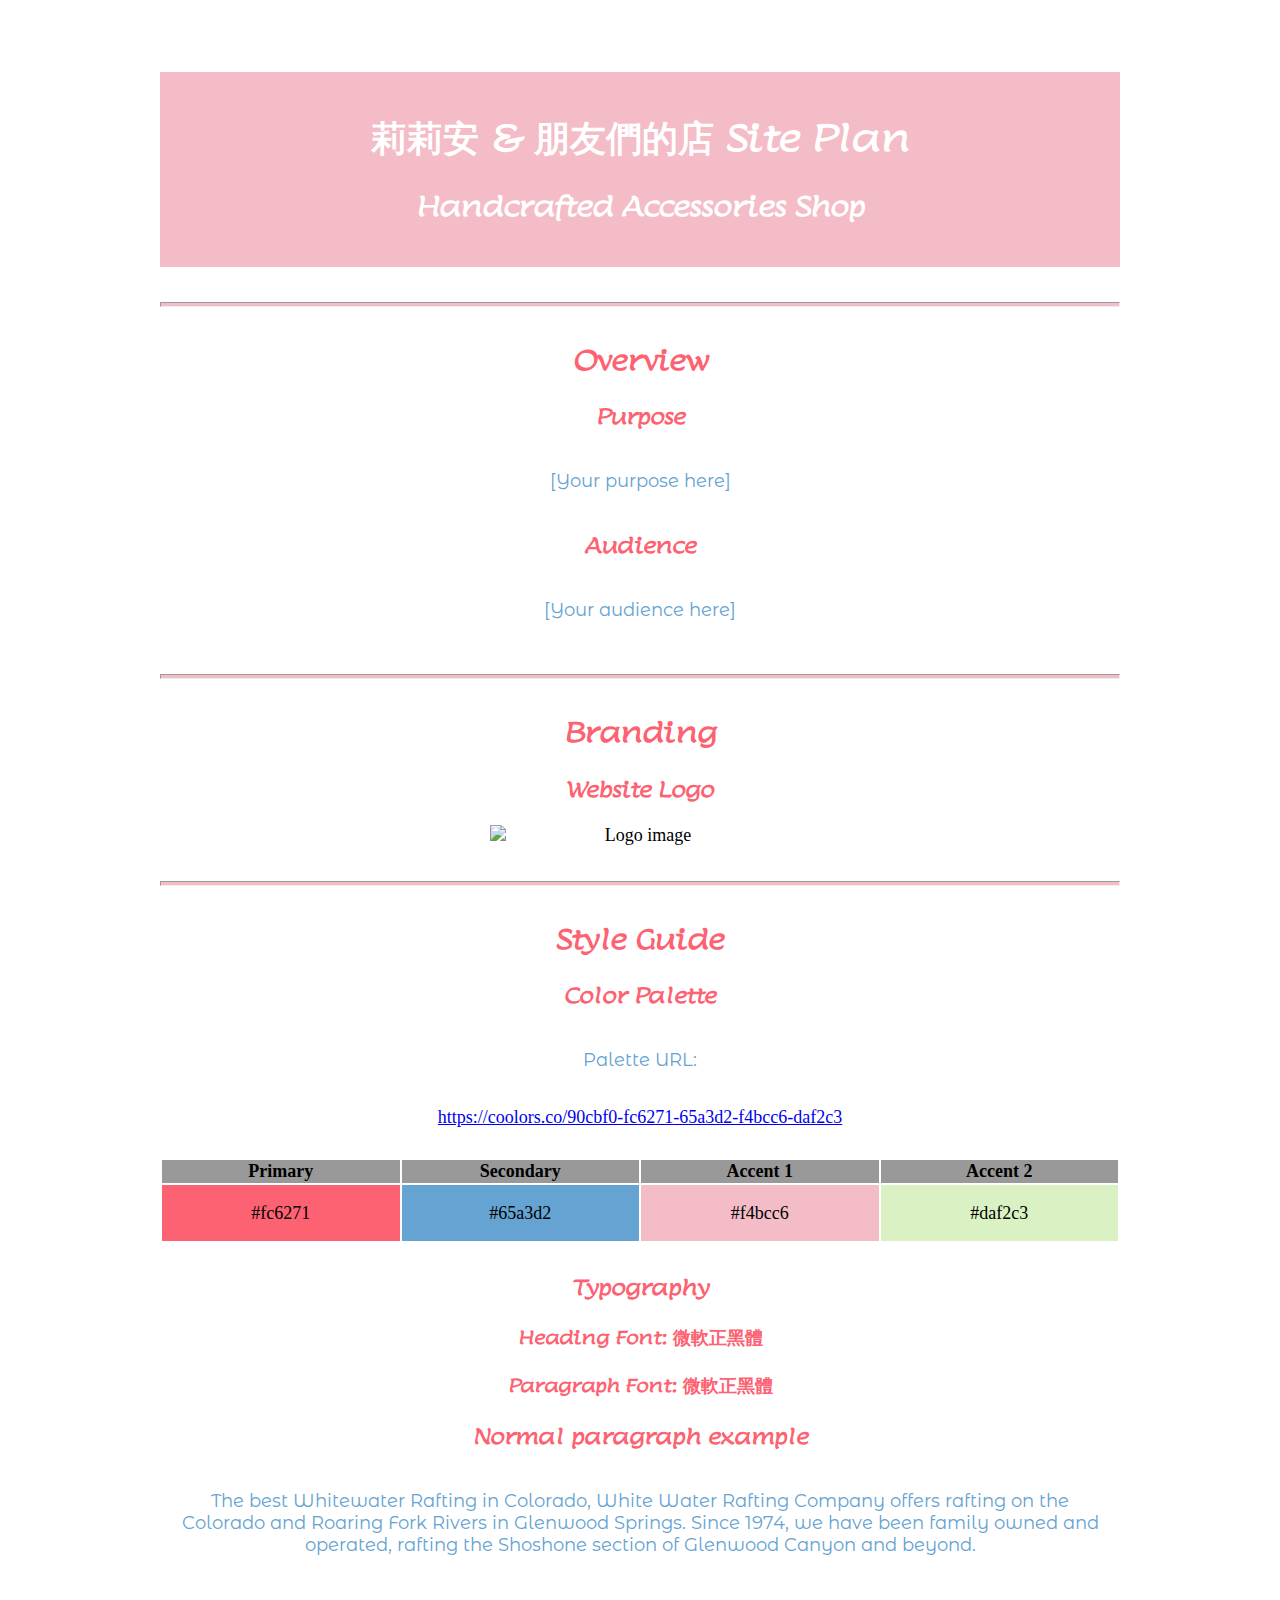
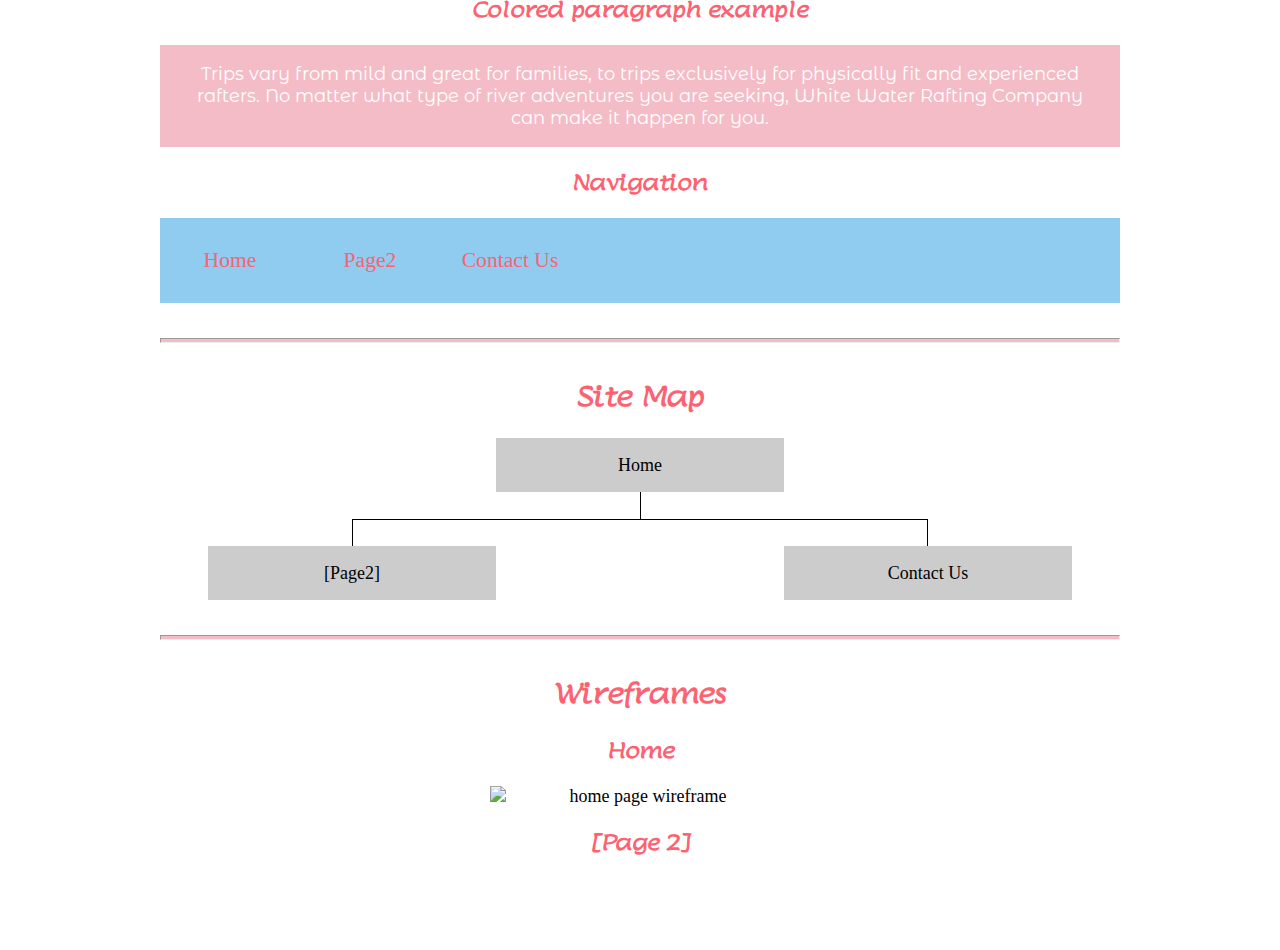
==== site-plan.html @ fc9393bb "first commit" ====
<!DOCTYPE html>
<html lang="en-us">

<head>
  <meta charset="utf-8" />
  <title>Site Plan</title>
  <link type="text/css" rel="stylesheet" href="styles/site-plan.css" />
</head>

<body>
  <header>
    <h1>莉莉安 & 朋友們的店 Site Plan</h1>
    <h2>Handcrafted Accessories Shop</h2>
    <!-- In the header above, add the name of your site, your name and class number. For example if you are in section 3 you would put WDD 130-03 -->
  </header>
  <main>
    <!-- ------------------------Steps 2-5------------------------------ -->
    <hr />
    <h2>Overview</h2>
    <h3>Purpose</h3>
    <p>[Your purpose here]</p>
    <!-- change this -->

    <h3>Audience</h3>
    <p>[Your audience here]</p>
    <!-- change this -->

    <hr />
    <h2>Branding</h2>
    <h3>Website Logo</h3>
    <!-- Replace this with some sort of logo for your site.  A logo can be as simple as the name of your site in a nice font :) -->
    <img src="https://byui-wdd.github.io/wdd130/rafting_images/dryoarlogo.png" alt="Logo image" />
    <hr />
    <h2>Style Guide</h2>

    <!-- ------------------------Steps 6-9------------------------------ -->

    <h3>Color Palette</h3>
    <!--  The colors you choose for a website are one of the most important decisions you will make. Follow the instructions on the activity in Canvas then return and replace the color codes below with the hex color codes (the 6 digit numbers that show at the bottom of each color) for the colors you have chosen below.  You should have at least 2 colors but do not have to fill in all 4 if you do not need them.  -->

    <!-- Copy and paste the URL to your finished palette below. Replace the href value that is there with yours. Make sure to paste it into both the href value and the content text of the <a> tag -->
    <p>Palette URL:</p>
    <a href="https://coolors.co/90cbf0-fc6271-65a3d2-f4bcc6-daf2c3"
      target="_blank">https://coolors.co/90cbf0-fc6271-65a3d2-f4bcc6-daf2c3</a>

    <table class="colors">
      <tr>
        <th>Primary</th>
        <th>Secondary</th>
        <th>Accent 1</th>
        <th>Accent 2</th>
      </tr>
      <!-- Replace the numbers in the boxes below with your hex color codes. Then switch to the site-plan.css file and change your colors there as well. -->
      <tr>
        <td class="primary">#fc6271</td>
        <td class="secondary">#65a3d2</td>
        <td class="accent1">#f4bcc6</td>
        <td class="accent2">#daf2c3</td>
      </tr>
    </table>
    
    <!-- ------------------------Steps 10-12------------------------------ -->

    <h3>Typography</h3>
    <!-- Choose a font for your paragraphs (body copy) and headlines. What font(s) have you chosen? Think also about which of your colors above you might use for background and font colors. -->

    <h4>
      Heading Font: 微軟正黑體
      <!-- change this -->
    </h4>
    <h4>
      Paragraph Font: 微軟正黑體
      <!-- change this -->
    </h4>
    <h3>Normal paragraph example</h3>
    <p>
      The best Whitewater Rafting in Colorado, White Water Rafting Company
      offers rafting on the Colorado and Roaring Fork Rivers in Glenwood
      Springs. Since 1974, we have been family owned and operated, rafting the
      Shoshone section of Glenwood Canyon and beyond.
    </p>
    <h3>Colored paragraph example</h3>
    <p class="colored">
      Trips vary from mild and great for families, to trips exclusively for
      physically fit and experienced rafters. No matter what type of river
      adventures you are seeking, White Water Rafting Company can make it
      happen for you.
    </p>

    <!-- ------------------------Step 13------------------------------ -->

    <h3>Navigation</h3>
    <!-- Think about how you want your navigation bar to look. In the site-plan.css file change the colors to your colors to get the look you desire. -->
    <nav>
      <a href="#">Home</a>
      <a href="#">Page2</a>
      <a href="#">Contact Us</a>
    </nav>
    <hr />
    <h2>Site Map</h2>
    <div class="sitemap">
      <div class="sm-home">Home</div>
      <div class="sm-page2">
        [Page2]
        <!-- this page will have a name later -->
      </div>
      <div class="sm-page3">Contact Us</div>

      <div class="top">&nbsp;</div>
      <div class="left">&nbsp;</div>
      <div class="right">&nbsp;</div>
    </div>
    <hr />
    <h2>Wireframes</h2>
    <!-- Create an additional wireframe for your site. List it here below the Home page wireframe. -->

    <h3>Home</h3>

    <img src="https://byui-wdd.github.io/wdd130/rafting_images/wireframe_home.png" alt="home page wireframe" />

    <h3>[Page 2]</h3>

    <!-- <img src="#" alt="page 2 wireframe"> -->
  </main>
</body>

</html>
---- styles/site-plan.css ----
/* if you are using any Google fonts change the font names below to your fonts. 
Any spaces in your font name should be replaced with a +. 
Fonts are separated by a & */
@import url('https://fonts.googleapis.com/css2?family=Lumanosimo&family=Montserrat+Alternates:wght@200&family=Roboto:wght@300&display=swap');

:root {
  /* change the values below to your colors from your palette */
  --primary-color: #fc6271 ;
  --secondary-color: #65a3d2;
  --accent1-color: #f4bcc6;
  --accent2-color: #daf2c3;
  
  /* change the values below to your chosen font(s) */
  --heading-font: 微軟正黑體, 新細明體, "Lumanosimo", "Montserrat Alternates", sans-serif;
  --paragraph-font: 微軟正黑體,新細明體, "Montserrat Alternates", "Roboto", sans-serif;

  /* these colors below should be chosen from among your palette colors above */
  --headline-color-on-white: #fc6271;  /* headlines on a white background */ 
  --headline-color-on-color: white; /* headlines on a colored background */ 
  --paragraph-color-on-white: #65a3d2; /* paragraph text on a white background */ 
  --paragraph-color-on-color: white; /* paragraph text on a colored background */ 
  --paragraph-background-color: #f4bcc6   ;
  --nav-link-color: #fc6271 ;
  --nav-background-color: #90cbf0 ;
  --nav-hover-link-color: #65a3d2;
  --nav-hover-background-color: #f4bcc6;
}

/* https://coolors.co/90cbf0-fc6271-65a3d2-f4bcc6-daf2c3*/
/*  Look around below...but DON'T CHANGE ANYTHING! */

body {
  max-width: 960px;
  margin: 0 auto;
  padding: 4em;
  font-size: 18px;
  text-align: center;
}
img {
  display: block;
  margin: 0 auto;
  max-width: 300px;
}
h1, h2, h3, h4, h5, h6 {
  font-family: var(--heading-font);
  color: var(--headline-color-on-white);
}
h2 {
  text-align: center;
}
hr {
  height: 3px;
  margin: 35px 0;
  background: var(--accent1-color);
}
header {
  padding: 1em;
  text-align: center;
  color: var(--headline-color-on-color);
  background-color: var(--paragraph-background-color);
}
header > h1, header > h2 {
  color: var(--headline-color-on-color);
}
p {
  font-family: var(--paragraph-font);
  color: var(--paragraph-color-on-white);
  padding: 1em;
}
.colors {
  width: 100%;
  min-width: 350px;
  margin: 30px auto;
  text-align: center;
}
.colors th {
  background-color: #999;
}
.colors td{
  width: 25%;
  height: 3em;
}
.primary {
  background-color: var(--primary-color);
}
.secondary {
  background-color: var(--secondary-color);
}
.accent1 {
  background-color: var(--accent1-color);
}
.accent2{
  background-color: var(--accent2-color);
}
p.colored {
  background-color: var(--paragraph-background-color);
  color: var(--paragraph-color-on-color);
}
nav {
  background-color: var(--nav-background-color);
  line-height: 3em;
  text-align: center;
  font-size: 1.2em;
}
nav  {
  list-style-type: none;
  display: flex;
}
nav a {
  padding:1em;
  min-width: 120px;
  text-decoration: none;
  padding: 10px;
}
nav a:link, nav a:visited {
  color: var(--nav-link-color);
}
nav a:hover {
  color: var(--nav-hover-link-color);
  background-color: var(--nav-hover-background-color);
}
.sitemap {
  display: grid;
  justify-content: center;

  grid-template-columns: repeat(6, 15%);
  grid-template-rows: 3em 1.5em 1.5em 3em;
  grid-template-areas: ". . home home . ."
    ". . . top . ."
    ". left left right right ."
    "page2 page2 . . page3 page3";
}
.sitemap > div {
  text-align: center;
}
.sm-home {
  grid-area: home;
  background-color: #ccc;
  line-height: 3em;
}
.sm-page2 {
  grid-area: page2;
  background-color: #ccc;
  line-height: 3em;
}
.sm-page3 {
  grid-area: page3;
  background-color: #ccc;
  line-height: 3em;
}
.top {
  grid-area: top;
  border-left: 1px solid;
}
.left {
  grid-area: left;
  border-top: 1px solid;
  border-left: 1px solid;
}
.right {
  grid-area: right;
  border-top: 1px solid;
  border-right: 1px solid;
}
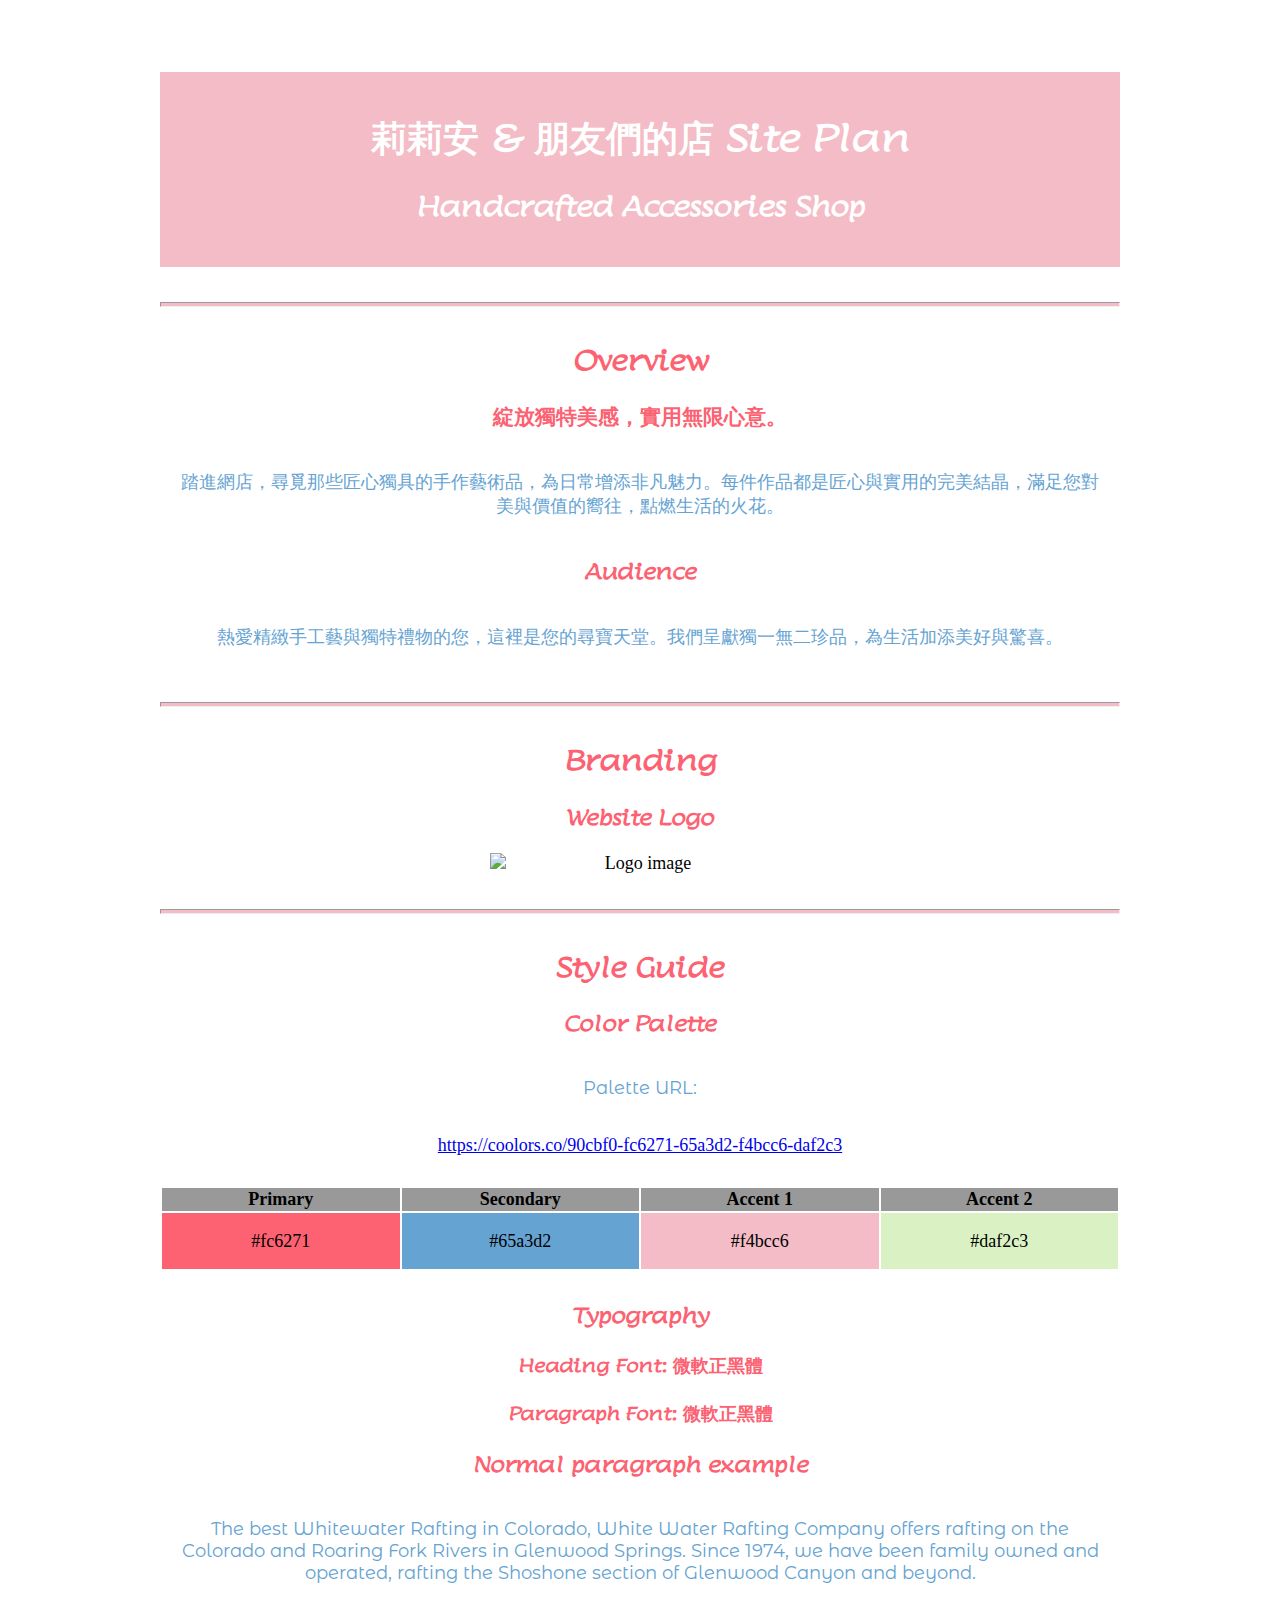
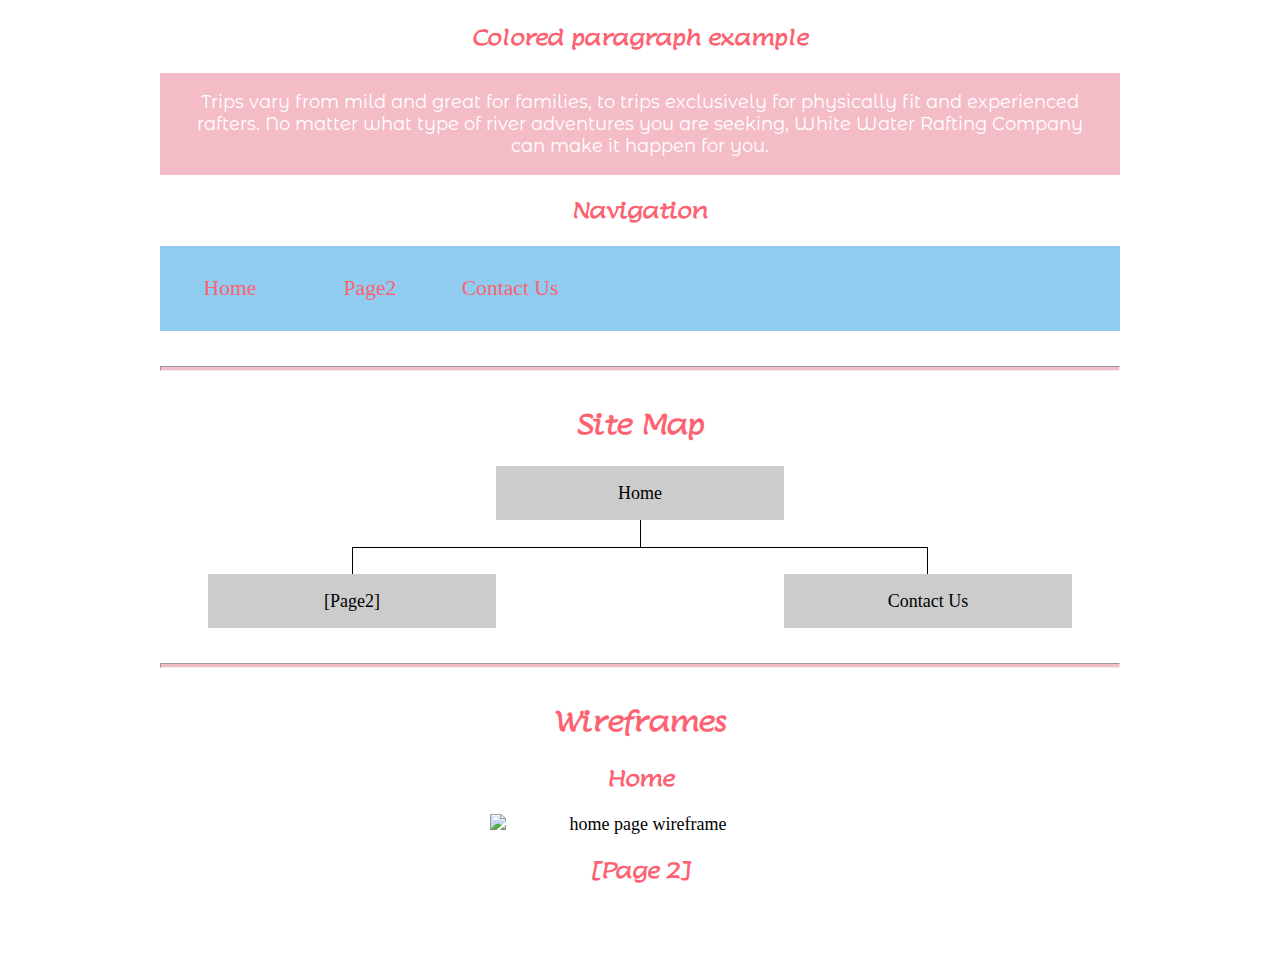
==== commit e771efb5: "added to my homepage" ====
--- a/site-plan.html
+++ b/site-plan.html
@@ -18,19 +18,19 @@
     <!-- ------------------------Steps 2-5------------------------------ -->
     <hr />
     <h2>Overview</h2>
-    <h3>Purpose</h3>
-    <p>[Your purpose here]</p>
+    <h3>綻放獨特美感，實用無限心意。</h3>
+    <p>踏進網店，尋覓那些匠心獨具的手作藝術品，為日常增添非凡魅力。每件作品都是匠心與實用的完美結晶，滿足您對美與價值的嚮往，點燃生活的火花。</p>
     <!-- change this -->
 
     <h3>Audience</h3>
-    <p>[Your audience here]</p>
+    <p>熱愛精緻手工藝與獨特禮物的您，這裡是您的尋寶天堂。我們呈獻獨一無二珍品，為生活加添美好與驚喜。</p>
     <!-- change this -->
 
     <hr />
     <h2>Branding</h2>
     <h3>Website Logo</h3>
     <!-- Replace this with some sort of logo for your site.  A logo can be as simple as the name of your site in a nice font :) -->
-    <img src="https://byui-wdd.github.io/wdd130/rafting_images/dryoarlogo.png" alt="Logo image" />
+    <img src="https://github.com/stdog210420/best_sale/blob/main/images/logo.png?raw=true" alt="Logo image" />
     <hr />
     <h2>Style Guide</h2>
 
